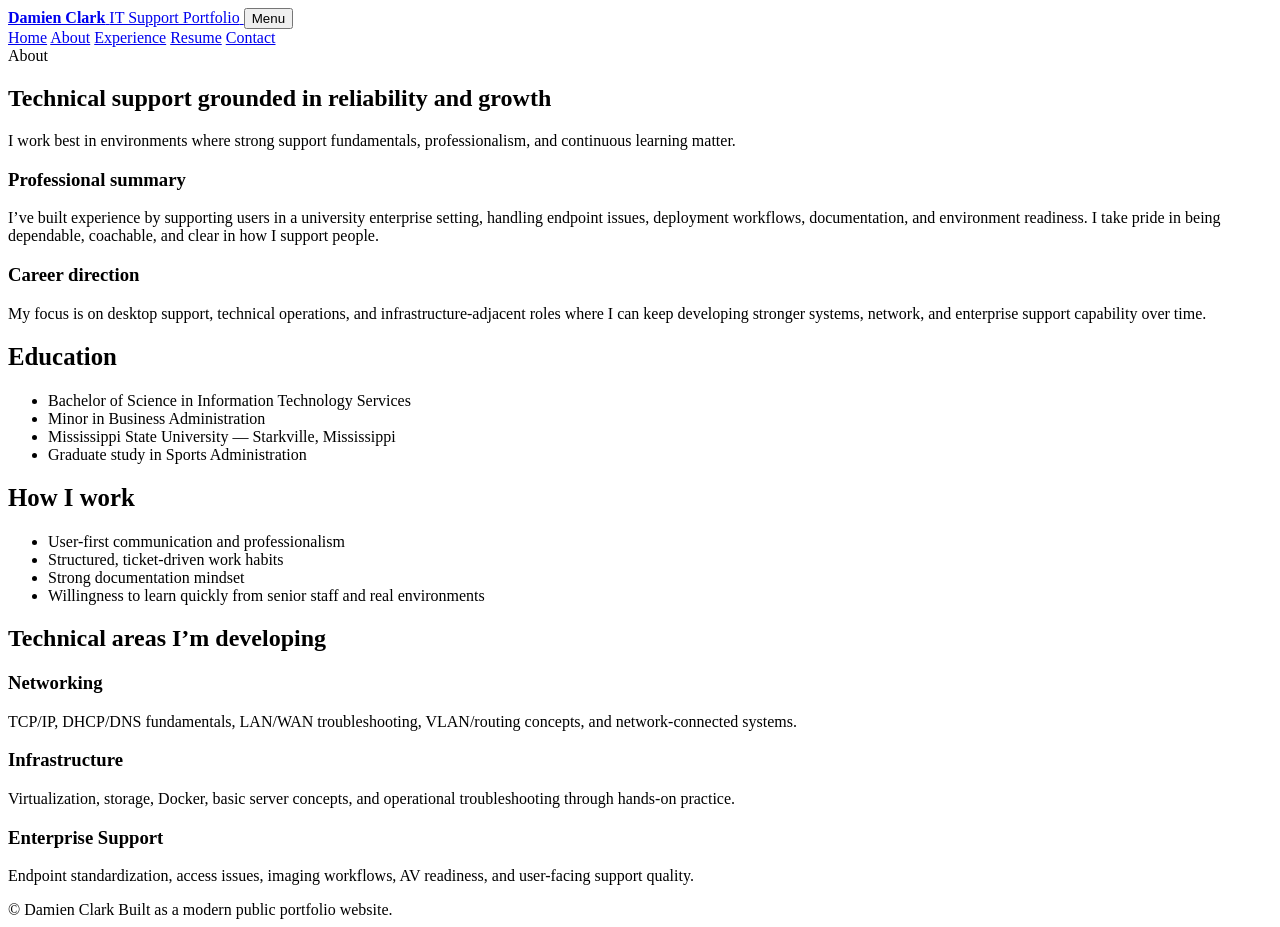
==== about.html @ 9a260115 "Add files via upload" ====
<!DOCTYPE html>
<html lang="en">
<head>
  <meta charset="UTF-8" />
  <meta name="viewport" content="width=device-width, initial-scale=1.0" />
  <meta name="description" content="Damien Clark portfolio website featuring IT support experience, technical strengths, and resume." />
  <title>About | Damien Clark</title>
  <link rel="stylesheet" href="assets/styles.css" />
</head>
<body>
<header class="site-header">
  <div class="container nav-wrap">
    <a class="brand" href="index.html">
      <strong>Damien Clark</strong>
      <span>IT Support Portfolio</span>
    </a>
    <button class="nav-toggle" type="button" aria-label="Open navigation">Menu</button>
    <nav class="nav-links">
      <a href="index.html" class="">Home</a>
      <a href="about.html" class="active">About</a>
      <a href="experience.html" class="">Experience</a>
      <a href="resume.html" class="">Resume</a>
      <a href="contact.html" class="">Contact</a>
    </nav>
  </div>
</header>

<main>
  <section class="page-hero">
    <div class="container">
      <span class="kicker">About</span>
      <h1>Technical support grounded in <span class="gradient">reliability and growth</span></h1>
      <p class="lead">I work best in environments where strong support fundamentals, professionalism, and continuous learning matter.</p>
    </div>
  </section>

  <section class="section-tight">
    <div class="container grid-2">
      <article class="card info-card">
        <h3>Professional summary</h3>
        <p class="muted">
          I’ve built experience by supporting users in a university enterprise setting, handling endpoint issues, deployment workflows, documentation, and environment readiness. I take pride in being dependable, coachable, and clear in how I support people.
        </p>
      </article>
      <article class="card info-card">
        <h3>Career direction</h3>
        <p class="muted">
          My focus is on desktop support, technical operations, and infrastructure-adjacent roles where I can keep developing stronger systems, network, and enterprise support capability over time.
        </p>
      </article>
    </div>
  </section>

  <section class="section">
    <div class="container grid-2">
      <article class="card">
        <div class="card-inner">
          <h2 class="section-title" style="font-size:1.55rem;">Education</h2>
          <ul class="list-clean">
            <li>Bachelor of Science in Information Technology Services</li>
            <li>Minor in Business Administration</li>
            <li>Mississippi State University — Starkville, Mississippi</li>
            <li>Graduate study in Sports Administration</li>
          </ul>
        </div>
      </article>
      <article class="card">
        <div class="card-inner">
          <h2 class="section-title" style="font-size:1.55rem;">How I work</h2>
          <ul class="list-clean">
            <li>User-first communication and professionalism</li>
            <li>Structured, ticket-driven work habits</li>
            <li>Strong documentation mindset</li>
            <li>Willingness to learn quickly from senior staff and real environments</li>
          </ul>
        </div>
      </article>
    </div>
  </section>

  <section class="section">
    <div class="container">
      <h2 class="section-title">Technical areas I’m developing</h2>
      <div class="grid-3">
        <article class="card info-card"><h3>Networking</h3><p class="muted">TCP/IP, DHCP/DNS fundamentals, LAN/WAN troubleshooting, VLAN/routing concepts, and network-connected systems.</p></article>
        <article class="card info-card"><h3>Infrastructure</h3><p class="muted">Virtualization, storage, Docker, basic server concepts, and operational troubleshooting through hands-on practice.</p></article>
        <article class="card info-card"><h3>Enterprise Support</h3><p class="muted">Endpoint standardization, access issues, imaging workflows, AV readiness, and user-facing support quality.</p></article>
      </div>
    </div>
  </section>
</main>
<footer class="site-footer">
  <div class="container footer-row">
    <span>© <span data-year></span> Damien Clark</span>
    <span>Built as a modern public portfolio website.</span>
  </div>
</footer>
<script src="assets/script.js"></script></body></html>
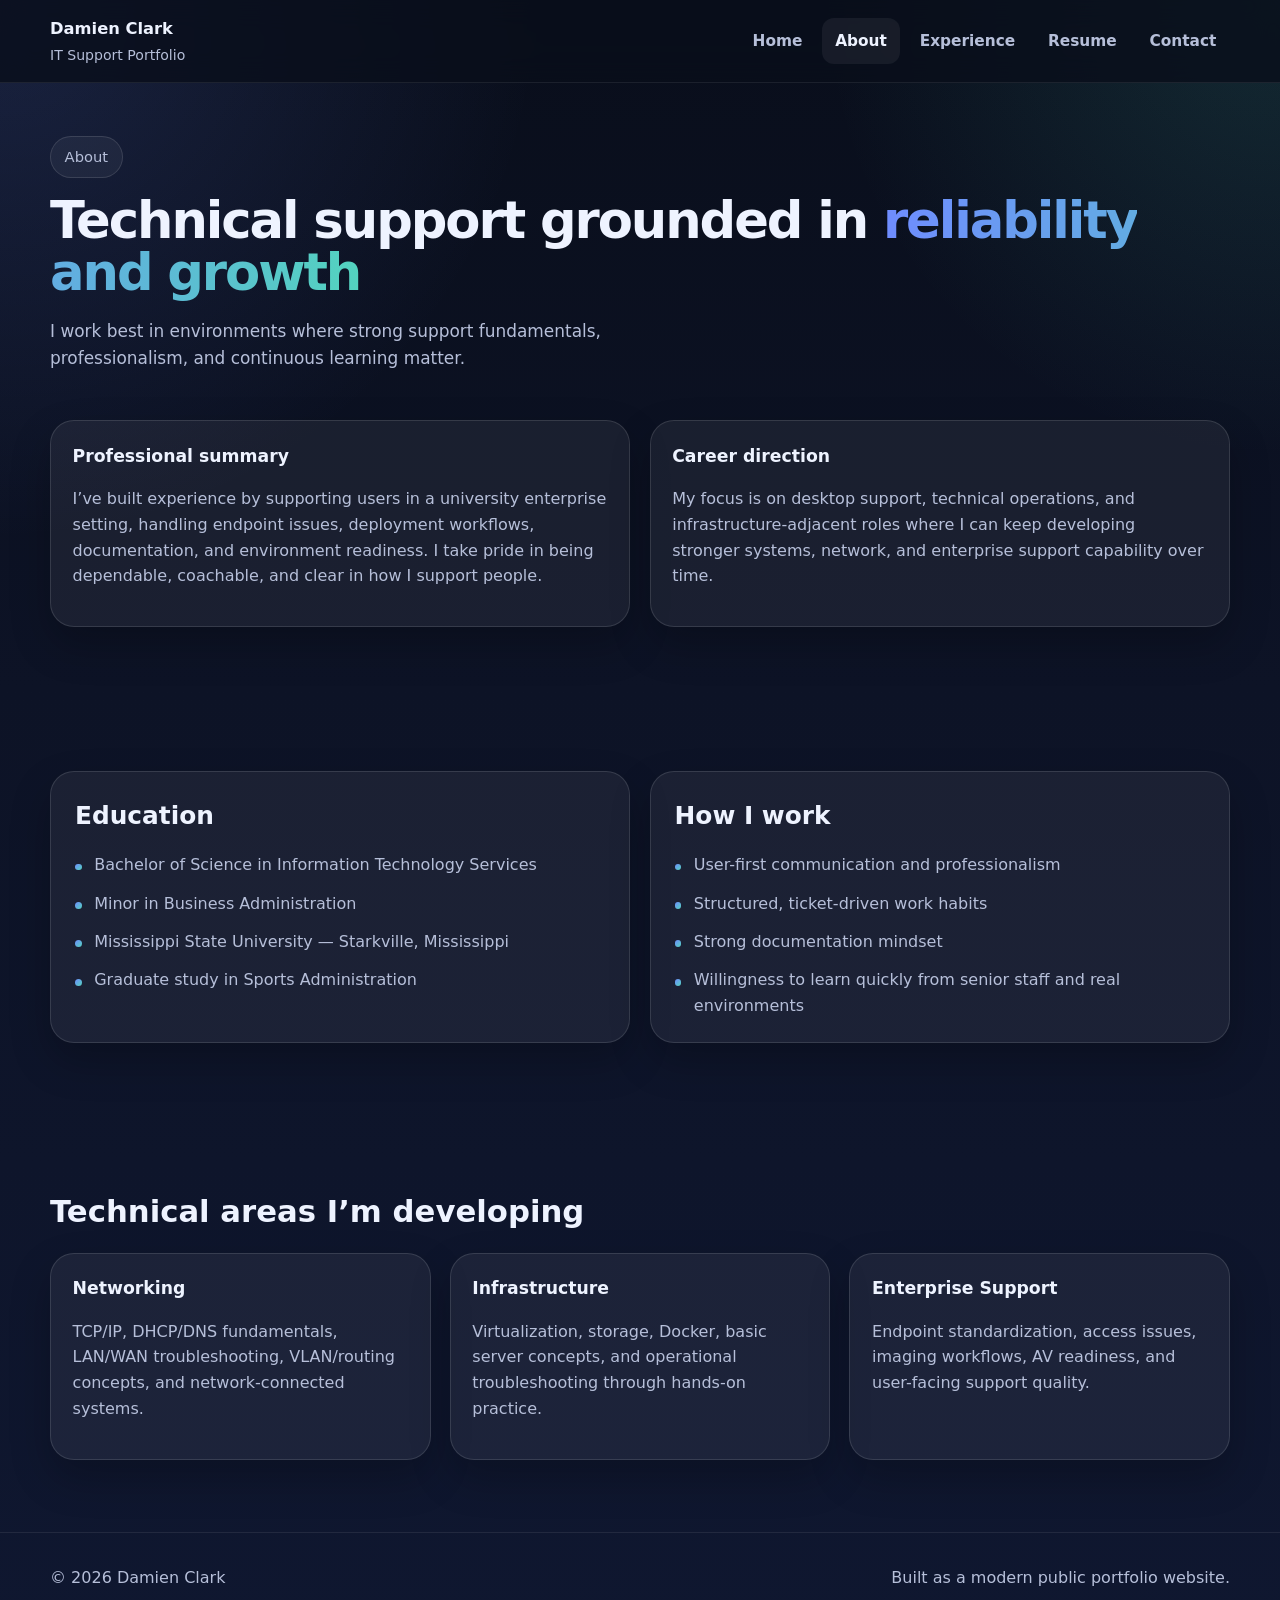
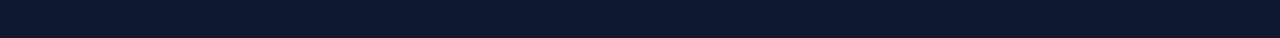
==== commit 69f82ad1: "New Files" ====
--- a/about.html
+++ b/about.html
@@ -5,7 +5,7 @@
   <meta name="viewport" content="width=device-width, initial-scale=1.0" />
   <meta name="description" content="Damien Clark portfolio website featuring IT support experience, technical strengths, and resume." />
   <title>About | Damien Clark</title>
-  <link rel="stylesheet" href="assets/styles.css" />
+  <link rel="stylesheet" href="styles.css" />
 </head>
 <body>
 <header class="site-header">
@@ -95,4 +95,4 @@
     <span>Built as a modern public portfolio website.</span>
   </div>
 </footer>
-<script src="assets/script.js"></script></body></html>+<script src="script.js"></script></body></html>
--- a/styles.css
+++ b/styles.css
@@ -0,0 +1,349 @@
+:root {
+  --bg: #0b1020;
+  --bg-soft: #11182d;
+  --card: rgba(255, 255, 255, 0.06);
+  --card-border: rgba(255, 255, 255, 0.12);
+  --text: #eef3ff;
+  --muted: #b6bfd9;
+  --line: rgba(255, 255, 255, 0.08);
+  --accent: #6f8cff;
+  --accent-2: #53d3bf;
+  --radius: 24px;
+  --radius-sm: 18px;
+  --shadow: 0 18px 40px rgba(0, 0, 0, 0.22);
+  --max: 1180px;
+}
+
+* { box-sizing: border-box; }
+html { scroll-behavior: smooth; }
+body {
+  margin: 0;
+  font-family: Inter, system-ui, -apple-system, BlinkMacSystemFont, "Segoe UI", sans-serif;
+  color: var(--text);
+  line-height: 1.6;
+  background:
+    radial-gradient(circle at top left, rgba(111, 140, 255, 0.16), transparent 26%),
+    radial-gradient(circle at top right, rgba(83, 211, 191, 0.14), transparent 22%),
+    linear-gradient(180deg, #090e1b 0%, #0d1326 42%, #0f1730 100%);
+}
+
+a { color: inherit; text-decoration: none; }
+img { max-width: 100%; display: block; }
+.container { width: min(calc(100% - 2rem), var(--max)); margin: 0 auto; }
+.muted { color: var(--muted); }
+.section { padding: 4.5rem 0; }
+.section-tight { padding: 2rem 0 4.5rem; }
+.kicker {
+  display: inline-flex;
+  gap: 0.5rem;
+  align-items: center;
+  padding: 0.5rem 0.85rem;
+  border-radius: 999px;
+  border: 1px solid rgba(255,255,255,0.12);
+  background: rgba(255,255,255,0.05);
+  color: var(--muted);
+  font-size: 0.92rem;
+}
+.grid-2, .grid-3 { display: grid; gap: 1.2rem; }
+.grid-2 { grid-template-columns: repeat(2, minmax(0, 1fr)); }
+.grid-3 { grid-template-columns: repeat(3, minmax(0, 1fr)); }
+.card {
+  background: var(--card);
+  border: 1px solid var(--card-border);
+  border-radius: var(--radius);
+  box-shadow: var(--shadow);
+}
+.card-inner { padding: 1.5rem; }
+.badge-list, .tag-list {
+  display: flex;
+  flex-wrap: wrap;
+  gap: 0.65rem;
+}
+.badge, .tag {
+  padding: 0.45rem 0.78rem;
+  border-radius: 999px;
+  font-size: 0.92rem;
+}
+.badge {
+  color: #dfe6ff;
+  background: rgba(111, 140, 255, 0.12);
+  border: 1px solid rgba(111, 140, 255, 0.26);
+}
+.tag {
+  color: var(--muted);
+  background: rgba(255,255,255,0.05);
+  border: 1px solid rgba(255,255,255,0.1);
+}
+.btn-row { display: flex; flex-wrap: wrap; gap: 0.9rem; }
+.btn {
+  display: inline-flex;
+  align-items: center;
+  justify-content: center;
+  gap: 0.6rem;
+  padding: 0.95rem 1.2rem;
+  border-radius: 14px;
+  font-weight: 700;
+  border: 1px solid transparent;
+  transition: transform 0.18s ease, background 0.18s ease, border-color 0.18s ease;
+}
+.btn:hover { transform: translateY(-1px); }
+.btn-primary {
+  color: white;
+  background: linear-gradient(135deg, var(--accent), #6578ff);
+}
+.btn-secondary {
+  color: var(--text);
+  background: rgba(255,255,255,0.05);
+  border-color: rgba(255,255,255,0.12);
+}
+header.site-header {
+  position: sticky;
+  top: 0;
+  z-index: 40;
+  border-bottom: 1px solid var(--line);
+  background: rgba(9, 14, 27, 0.8);
+  backdrop-filter: blur(14px);
+}
+.nav-wrap {
+  display: flex;
+  align-items: center;
+  justify-content: space-between;
+  padding: 1rem 0;
+  gap: 1rem;
+}
+.brand {
+  display: flex;
+  flex-direction: column;
+  gap: 0.1rem;
+}
+.brand strong { font-size: 1.02rem; }
+.brand span { color: var(--muted); font-size: 0.88rem; }
+.nav-toggle {
+  display: none;
+  border: 1px solid rgba(255,255,255,0.12);
+  background: transparent;
+  color: var(--text);
+  border-radius: 12px;
+  padding: 0.55rem 0.7rem;
+}
+.nav-links {
+  display: flex;
+  align-items: center;
+  gap: 0.35rem;
+  flex-wrap: wrap;
+}
+.nav-links a {
+  padding: 0.65rem 0.85rem;
+  border-radius: 12px;
+  color: var(--muted);
+  font-weight: 600;
+  font-size: 0.96rem;
+}
+.nav-links a:hover,
+.nav-links a.active {
+  color: var(--text);
+  background: rgba(255,255,255,0.06);
+}
+.hero {
+  padding: 5rem 0 3rem;
+}
+.hero-grid {
+  display: grid;
+  grid-template-columns: 1.2fr 0.8fr;
+  gap: 1.5rem;
+  align-items: center;
+}
+.hero h1,
+.page-hero h1 {
+  margin: 1rem 0 0;
+  font-size: clamp(2.6rem, 4vw, 4.8rem);
+  line-height: 1.02;
+  letter-spacing: -0.04em;
+}
+.gradient {
+  color: transparent;
+  background: linear-gradient(90deg, var(--accent), var(--accent-2));
+  -webkit-background-clip: text;
+  background-clip: text;
+}
+.hero p.lead,
+.page-hero p.lead {
+  margin: 1.25rem 0 0;
+  font-size: 1.06rem;
+  color: var(--muted);
+  max-width: 60ch;
+}
+.profile-card {
+  overflow: hidden;
+}
+.profile-card img {
+  aspect-ratio: 4 / 5;
+  object-fit: cover;
+  width: 100%;
+}
+.profile-meta {
+  padding: 1.2rem 1.3rem 1.4rem;
+}
+.profile-meta h2,
+.profile-meta p { margin: 0; }
+.profile-meta p { color: var(--muted); margin-top: 0.4rem; }
+.stat-grid {
+  display: grid;
+  grid-template-columns: repeat(2, minmax(0, 1fr));
+  gap: 1rem;
+}
+.stat {
+  padding: 1.1rem;
+  border-radius: var(--radius-sm);
+  background: rgba(255,255,255,0.05);
+  border: 1px solid rgba(255,255,255,0.09);
+}
+.stat strong {
+  display: block;
+  font-size: 1.2rem;
+  margin-bottom: 0.18rem;
+}
+.section-title {
+  margin: 0 0 1rem;
+  font-size: clamp(1.7rem, 2.4vw, 2.3rem);
+}
+.section-copy {
+  margin: 0 0 1.4rem;
+  color: var(--muted);
+  max-width: 70ch;
+}
+.list-clean {
+  list-style: none;
+  margin: 0;
+  padding: 0;
+  display: grid;
+  gap: 0.8rem;
+}
+.list-clean li {
+  padding-left: 1.2rem;
+  position: relative;
+  color: var(--muted);
+}
+.list-clean li::before {
+  content: "";
+  position: absolute;
+  left: 0;
+  top: 0.72rem;
+  width: 0.42rem;
+  height: 0.42rem;
+  border-radius: 999px;
+  background: linear-gradient(135deg, var(--accent), var(--accent-2));
+}
+.timeline {
+  display: grid;
+  gap: 1rem;
+}
+.timeline-item {
+  padding: 1.3rem;
+  border-radius: 20px;
+  background: rgba(255,255,255,0.05);
+  border: 1px solid rgba(255,255,255,0.08);
+}
+.timeline-top {
+  display: flex;
+  justify-content: space-between;
+  gap: 1rem;
+  flex-wrap: wrap;
+  align-items: center;
+}
+.timeline-top h3 {
+  margin: 0;
+  font-size: 1.08rem;
+}
+.timeline-top .when {
+  color: var(--muted);
+  font-size: 0.95rem;
+}
+.timeline-item p { color: var(--muted); }
+.skill-group {
+  display: grid;
+  gap: 0.8rem;
+}
+.skill-group h3, .info-card h3, .contact-card h3, .project-card h3 {
+  margin: 0 0 0.4rem;
+  font-size: 1.08rem;
+}
+.info-card,
+.contact-card,
+.project-card {
+  padding: 1.35rem;
+}
+.resume-frame {
+  width: 100%;
+  min-height: 78vh;
+  border: 1px solid rgba(255,255,255,0.08);
+  border-radius: 18px;
+  background: white;
+}
+.page-hero {
+  padding: 3.3rem 0 1rem;
+}
+footer.site-footer {
+  padding: 2rem 0 3rem;
+  border-top: 1px solid var(--line);
+  color: var(--muted);
+}
+.footer-row {
+  display: flex;
+  justify-content: space-between;
+  gap: 1rem;
+  flex-wrap: wrap;
+}
+.callout {
+  padding: 1.15rem 1.2rem;
+  border-radius: 18px;
+  background: rgba(83, 211, 191, 0.08);
+  border: 1px solid rgba(83, 211, 191, 0.16);
+}
+.contact-links {
+  display: grid;
+  gap: 0.9rem;
+}
+.contact-line {
+  display: flex;
+  flex-wrap: wrap;
+  gap: 0.5rem;
+  align-items: center;
+  color: var(--muted);
+}
+.contact-line strong { color: var(--text); }
+.hero-note {
+  margin-top: 1rem;
+  padding: 1rem 1.1rem;
+  border-radius: 18px;
+  background: rgba(255,255,255,0.05);
+  border: 1px solid rgba(255,255,255,0.08);
+}
+.hero-note p { margin: 0; color: var(--muted); }
+@media (max-width: 980px) {
+  .hero-grid,
+  .grid-2,
+  .grid-3 {
+    grid-template-columns: 1fr;
+  }
+}
+@media (max-width: 760px) {
+  .nav-toggle { display: inline-flex; }
+  .nav-links {
+    display: none;
+    position: absolute;
+    top: calc(100% + 0.5rem);
+    right: 1rem;
+    flex-direction: column;
+    align-items: stretch;
+    min-width: 240px;
+    padding: 0.8rem;
+    background: rgba(9, 14, 27, 0.96);
+    border: 1px solid rgba(255,255,255,0.1);
+    border-radius: 16px;
+    box-shadow: var(--shadow);
+  }
+  .nav-links.open { display: flex; }
+  .hero { padding-top: 3.5rem; }
+  .hero h1, .page-hero h1 { font-size: clamp(2.2rem, 11vw, 3.2rem); }
+}
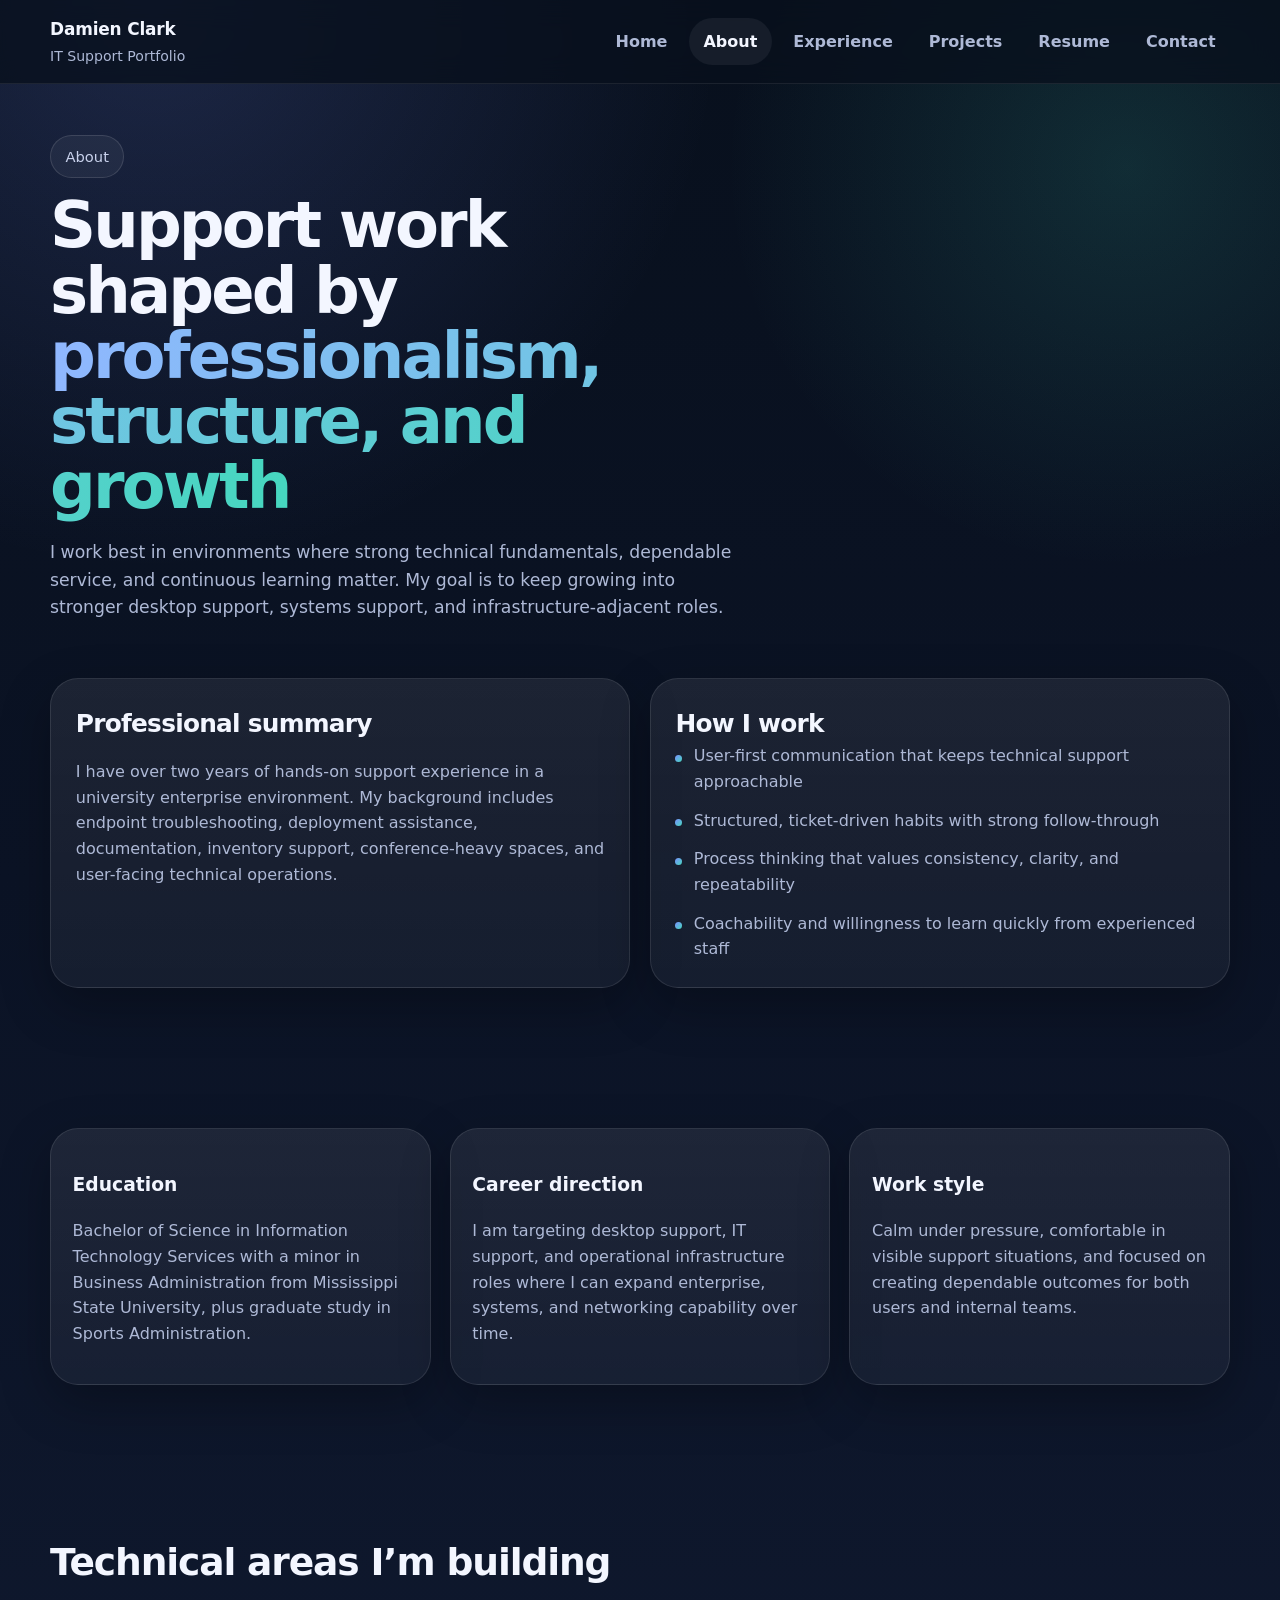
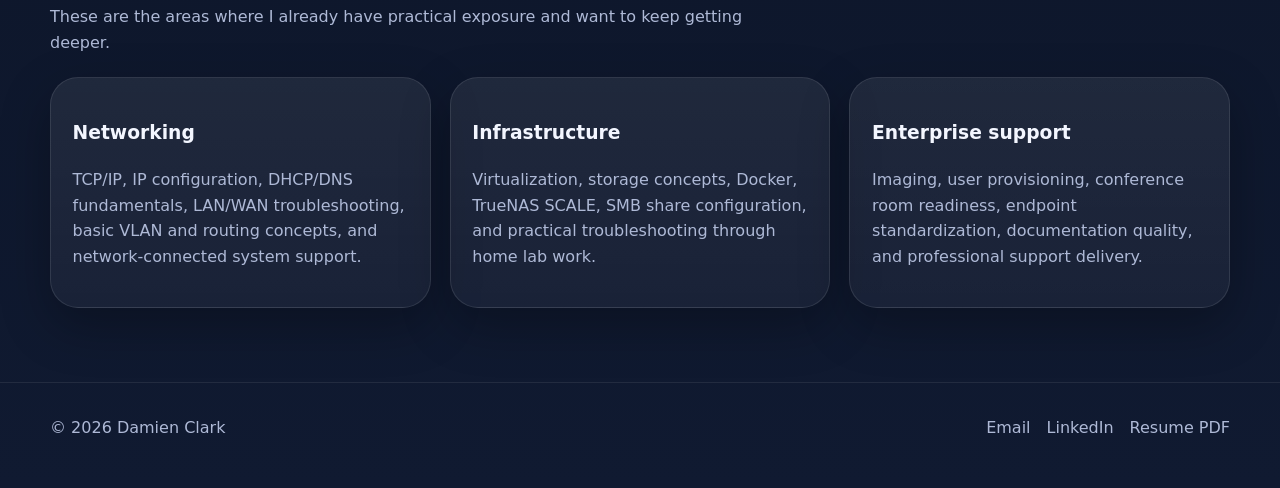
==== commit 86bac3f4: "Add files via upload" ====
--- a/about.html
+++ b/about.html
@@ -3,7 +3,7 @@
 <head>
   <meta charset="UTF-8" />
   <meta name="viewport" content="width=device-width, initial-scale=1.0" />
-  <meta name="description" content="Damien Clark portfolio website featuring IT support experience, technical strengths, and resume." />
+  <meta name="description" content="About Damien Clark and his professional direction in IT support and operations." />
   <title>About | Damien Clark</title>
   <link rel="stylesheet" href="styles.css" />
 </head>
@@ -17,82 +17,105 @@
     <button class="nav-toggle" type="button" aria-label="Open navigation">Menu</button>
     <nav class="nav-links">
       <a href="index.html" class="">Home</a>
-      <a href="about.html" class="active">About</a>
-      <a href="experience.html" class="">Experience</a>
-      <a href="resume.html" class="">Resume</a>
-      <a href="contact.html" class="">Contact</a>
+<a href="about.html" class="active">About</a>
+<a href="experience.html" class="">Experience</a>
+<a href="projects.html" class="">Projects</a>
+<a href="resume.html" class="">Resume</a>
+<a href="contact.html" class="">Contact</a>
     </nav>
   </div>
 </header>
+<main>
 
-<main>
-  <section class="page-hero">
-    <div class="container">
-      <span class="kicker">About</span>
-      <h1>Technical support grounded in <span class="gradient">reliability and growth</span></h1>
-      <p class="lead">I work best in environments where strong support fundamentals, professionalism, and continuous learning matter.</p>
+<section class="page-hero">
+  <div class="container">
+    <span class="kicker">About</span>
+    <h1>Support work shaped by <span class="gradient">professionalism, structure, and growth</span></h1>
+    <p class="lead">
+      I work best in environments where strong technical fundamentals, dependable service, and continuous learning matter. My goal is to keep growing into stronger desktop support, systems support, and infrastructure-adjacent roles.
+    </p>
+  </div>
+</section>
+
+<section class="section-tight">
+  <div class="container grid-2">
+    <article class="card">
+      <div class="card-inner">
+        <h2 class="section-title" style="font-size:1.55rem;">Professional summary</h2>
+        <p class="muted">
+          I have over two years of hands-on support experience in a university enterprise environment. My background includes endpoint troubleshooting, deployment assistance, documentation, inventory support, conference-heavy spaces, and user-facing technical operations.
+        </p>
+      </div>
+    </article>
+    <article class="card">
+      <div class="card-inner">
+        <h2 class="section-title" style="font-size:1.55rem;">How I work</h2>
+        <ul class="list-clean">
+          <li>User-first communication that keeps technical support approachable</li>
+          <li>Structured, ticket-driven habits with strong follow-through</li>
+          <li>Process thinking that values consistency, clarity, and repeatability</li>
+          <li>Coachability and willingness to learn quickly from experienced staff</li>
+        </ul>
+      </div>
+    </article>
+  </div>
+</section>
+
+<section class="section">
+  <div class="container grid-3">
+    <article class="card info-card">
+      <h3>Education</h3>
+      <p class="muted">Bachelor of Science in Information Technology Services with a minor in Business Administration from Mississippi State University, plus graduate study in Sports Administration.</p>
+    </article>
+    <article class="card info-card">
+      <h3>Career direction</h3>
+      <p class="muted">I am targeting desktop support, IT support, and operational infrastructure roles where I can expand enterprise, systems, and networking capability over time.</p>
+    </article>
+    <article class="card info-card">
+      <h3>Work style</h3>
+      <p class="muted">Calm under pressure, comfortable in visible support situations, and focused on creating dependable outcomes for both users and internal teams.</p>
+    </article>
+  </div>
+</section>
+
+<section class="section">
+  <div class="container">
+    <div class="section-head">
+      <div>
+        <h2 class="section-title">Technical areas I’m building</h2>
+        <p class="section-copy">These are the areas where I already have practical exposure and want to keep getting deeper.</p>
+      </div>
     </div>
-  </section>
-
-  <section class="section-tight">
-    <div class="container grid-2">
-      <article class="card info-card">
-        <h3>Professional summary</h3>
-        <p class="muted">
-          I’ve built experience by supporting users in a university enterprise setting, handling endpoint issues, deployment workflows, documentation, and environment readiness. I take pride in being dependable, coachable, and clear in how I support people.
-        </p>
+    <div class="grid-3">
+      <article class="card skill-card">
+        <h3>Networking</h3>
+        <p class="muted">TCP/IP, IP configuration, DHCP/DNS fundamentals, LAN/WAN troubleshooting, basic VLAN and routing concepts, and network-connected system support.</p>
       </article>
-      <article class="card info-card">
-        <h3>Career direction</h3>
-        <p class="muted">
-          My focus is on desktop support, technical operations, and infrastructure-adjacent roles where I can keep developing stronger systems, network, and enterprise support capability over time.
-        </p>
+      <article class="card skill-card">
+        <h3>Infrastructure</h3>
+        <p class="muted">Virtualization, storage concepts, Docker, TrueNAS SCALE, SMB share configuration, and practical troubleshooting through home lab work.</p>
+      </article>
+      <article class="card skill-card">
+        <h3>Enterprise support</h3>
+        <p class="muted">Imaging, user provisioning, conference room readiness, endpoint standardization, documentation quality, and professional support delivery.</p>
       </article>
     </div>
-  </section>
+  </div>
+</section>
 
-  <section class="section">
-    <div class="container grid-2">
-      <article class="card">
-        <div class="card-inner">
-          <h2 class="section-title" style="font-size:1.55rem;">Education</h2>
-          <ul class="list-clean">
-            <li>Bachelor of Science in Information Technology Services</li>
-            <li>Minor in Business Administration</li>
-            <li>Mississippi State University — Starkville, Mississippi</li>
-            <li>Graduate study in Sports Administration</li>
-          </ul>
-        </div>
-      </article>
-      <article class="card">
-        <div class="card-inner">
-          <h2 class="section-title" style="font-size:1.55rem;">How I work</h2>
-          <ul class="list-clean">
-            <li>User-first communication and professionalism</li>
-            <li>Structured, ticket-driven work habits</li>
-            <li>Strong documentation mindset</li>
-            <li>Willingness to learn quickly from senior staff and real environments</li>
-          </ul>
-        </div>
-      </article>
-    </div>
-  </section>
+</main>
 
-  <section class="section">
-    <div class="container">
-      <h2 class="section-title">Technical areas I’m developing</h2>
-      <div class="grid-3">
-        <article class="card info-card"><h3>Networking</h3><p class="muted">TCP/IP, DHCP/DNS fundamentals, LAN/WAN troubleshooting, VLAN/routing concepts, and network-connected systems.</p></article>
-        <article class="card info-card"><h3>Infrastructure</h3><p class="muted">Virtualization, storage, Docker, basic server concepts, and operational troubleshooting through hands-on practice.</p></article>
-        <article class="card info-card"><h3>Enterprise Support</h3><p class="muted">Endpoint standardization, access issues, imaging workflows, AV readiness, and user-facing support quality.</p></article>
-      </div>
-    </div>
-  </section>
-</main>
 <footer class="site-footer">
   <div class="container footer-row">
-    <span>© <span data-year></span> Damien Clark</span>
-    <span>Built as a modern public portfolio website.</span>
+    <div>© <span data-year></span> Damien Clark</div>
+    <div class="footer-links">
+      <a href="mailto:damienclark22@yahoo.com">Email</a>
+      <a href="https://www.linkedin.com/in/damien-clark-613438275/" target="_blank" rel="noreferrer">LinkedIn</a>
+      <a href="Damien-Clark-Resume.pdf" download>Resume PDF</a>
+    </div>
   </div>
 </footer>
-<script src="script.js"></script></body></html>+<script src="script.js"></script>
+
+</body>
+</html>
--- a/styles.css
+++ b/styles.css
@@ -1,16 +1,22 @@
+
 :root {
-  --bg: #0b1020;
-  --bg-soft: #11182d;
-  --card: rgba(255, 255, 255, 0.06);
-  --card-border: rgba(255, 255, 255, 0.12);
-  --text: #eef3ff;
-  --muted: #b6bfd9;
-  --line: rgba(255, 255, 255, 0.08);
-  --accent: #6f8cff;
-  --accent-2: #53d3bf;
-  --radius: 24px;
-  --radius-sm: 18px;
-  --shadow: 0 18px 40px rgba(0, 0, 0, 0.22);
+  --bg: #09101f;
+  --bg-soft: #101a32;
+  --bg-soft-2: #0d1529;
+  --surface: rgba(255,255,255,0.06);
+  --surface-2: rgba(255,255,255,0.08);
+  --border: rgba(255,255,255,0.10);
+  --text: #f3f6ff;
+  --muted: #aeb9d6;
+  --muted-2: #c9d2ec;
+  --accent: #7b8fff;
+  --accent-2: #46d7bf;
+  --accent-3: #90b7ff;
+  --shadow: 0 18px 50px rgba(0,0,0,.28);
+  --radius-xl: 28px;
+  --radius-lg: 22px;
+  --radius-md: 16px;
+  --radius-sm: 12px;
   --max: 1180px;
 }
 
@@ -20,217 +26,284 @@
   margin: 0;
   font-family: Inter, system-ui, -apple-system, BlinkMacSystemFont, "Segoe UI", sans-serif;
   color: var(--text);
+  background:
+    radial-gradient(circle at 12% 0%, rgba(123,143,255,.18), transparent 24%),
+    radial-gradient(circle at 88% 8%, rgba(70,215,191,.14), transparent 18%),
+    linear-gradient(180deg, #08101d 0%, #0b1325 42%, #101a31 100%);
   line-height: 1.6;
-  background:
-    radial-gradient(circle at top left, rgba(111, 140, 255, 0.16), transparent 26%),
-    radial-gradient(circle at top right, rgba(83, 211, 191, 0.14), transparent 22%),
-    linear-gradient(180deg, #090e1b 0%, #0d1326 42%, #0f1730 100%);
-}
-
+}
 a { color: inherit; text-decoration: none; }
 img { max-width: 100%; display: block; }
 .container { width: min(calc(100% - 2rem), var(--max)); margin: 0 auto; }
-.muted { color: var(--muted); }
-.section { padding: 4.5rem 0; }
-.section-tight { padding: 2rem 0 4.5rem; }
-.kicker {
-  display: inline-flex;
-  gap: 0.5rem;
-  align-items: center;
-  padding: 0.5rem 0.85rem;
-  border-radius: 999px;
-  border: 1px solid rgba(255,255,255,0.12);
-  background: rgba(255,255,255,0.05);
-  color: var(--muted);
-  font-size: 0.92rem;
-}
-.grid-2, .grid-3 { display: grid; gap: 1.2rem; }
-.grid-2 { grid-template-columns: repeat(2, minmax(0, 1fr)); }
-.grid-3 { grid-template-columns: repeat(3, minmax(0, 1fr)); }
-.card {
-  background: var(--card);
-  border: 1px solid var(--card-border);
-  border-radius: var(--radius);
-  box-shadow: var(--shadow);
-}
-.card-inner { padding: 1.5rem; }
-.badge-list, .tag-list {
-  display: flex;
-  flex-wrap: wrap;
-  gap: 0.65rem;
-}
-.badge, .tag {
-  padding: 0.45rem 0.78rem;
-  border-radius: 999px;
-  font-size: 0.92rem;
-}
-.badge {
-  color: #dfe6ff;
-  background: rgba(111, 140, 255, 0.12);
-  border: 1px solid rgba(111, 140, 255, 0.26);
-}
-.tag {
-  color: var(--muted);
-  background: rgba(255,255,255,0.05);
-  border: 1px solid rgba(255,255,255,0.1);
-}
-.btn-row { display: flex; flex-wrap: wrap; gap: 0.9rem; }
-.btn {
-  display: inline-flex;
-  align-items: center;
-  justify-content: center;
-  gap: 0.6rem;
-  padding: 0.95rem 1.2rem;
-  border-radius: 14px;
-  font-weight: 700;
-  border: 1px solid transparent;
-  transition: transform 0.18s ease, background 0.18s ease, border-color 0.18s ease;
-}
-.btn:hover { transform: translateY(-1px); }
-.btn-primary {
-  color: white;
-  background: linear-gradient(135deg, var(--accent), #6578ff);
-}
-.btn-secondary {
-  color: var(--text);
-  background: rgba(255,255,255,0.05);
-  border-color: rgba(255,255,255,0.12);
-}
-header.site-header {
+main { overflow: hidden; }
+
+.site-header {
   position: sticky;
   top: 0;
-  z-index: 40;
-  border-bottom: 1px solid var(--line);
-  background: rgba(9, 14, 27, 0.8);
+  z-index: 100;
+  background: rgba(8,16,29,.78);
   backdrop-filter: blur(14px);
+  border-bottom: 1px solid rgba(255,255,255,.08);
 }
 .nav-wrap {
   display: flex;
   align-items: center;
   justify-content: space-between;
+  gap: 1rem;
   padding: 1rem 0;
-  gap: 1rem;
 }
 .brand {
   display: flex;
   flex-direction: column;
-  gap: 0.1rem;
-}
-.brand strong { font-size: 1.02rem; }
-.brand span { color: var(--muted); font-size: 0.88rem; }
+  gap: .1rem;
+  min-width: 0;
+}
+.brand strong {
+  font-size: 1.06rem;
+  letter-spacing: -.01em;
+}
+.brand span {
+  color: var(--muted);
+  font-size: .88rem;
+}
 .nav-toggle {
   display: none;
-  border: 1px solid rgba(255,255,255,0.12);
-  background: transparent;
+  border: 1px solid var(--border);
+  background: rgba(255,255,255,.04);
   color: var(--text);
-  border-radius: 12px;
-  padding: 0.55rem 0.7rem;
+  border-radius: 14px;
+  padding: .6rem .8rem;
+  font: inherit;
 }
 .nav-links {
   display: flex;
   align-items: center;
-  gap: 0.35rem;
+  gap: .45rem;
   flex-wrap: wrap;
 }
 .nav-links a {
-  padding: 0.65rem 0.85rem;
-  border-radius: 12px;
   color: var(--muted);
   font-weight: 600;
-  font-size: 0.96rem;
+  padding: .68rem .9rem;
+  border-radius: 999px;
+  transition: .18s ease;
 }
 .nav-links a:hover,
 .nav-links a.active {
   color: var(--text);
-  background: rgba(255,255,255,0.06);
-}
+  background: rgba(255,255,255,.06);
+}
+
 .hero {
-  padding: 5rem 0 3rem;
+  padding: 5.3rem 0 2.6rem;
 }
 .hero-grid {
   display: grid;
-  grid-template-columns: 1.2fr 0.8fr;
-  gap: 1.5rem;
-  align-items: center;
-}
-.hero h1,
-.page-hero h1 {
+  grid-template-columns: 1.18fr .82fr;
+  gap: 1.35rem;
+  align-items: center;
+}
+.eyebrow,
+.kicker {
+  display: inline-flex;
+  align-items: center;
+  gap: .55rem;
+  padding: .54rem .9rem;
+  border: 1px solid rgba(255,255,255,.12);
+  border-radius: 999px;
+  background: rgba(255,255,255,.05);
+  color: var(--muted-2);
+  font-size: .92rem;
+}
+h1 {
   margin: 1rem 0 0;
-  font-size: clamp(2.6rem, 4vw, 4.8rem);
+  font-size: clamp(2.7rem, 5vw, 5rem);
   line-height: 1.02;
-  letter-spacing: -0.04em;
+  letter-spacing: -.045em;
+  max-width: 11ch;
 }
 .gradient {
   color: transparent;
-  background: linear-gradient(90deg, var(--accent), var(--accent-2));
+  background: linear-gradient(90deg, var(--accent-3), var(--accent-2));
   -webkit-background-clip: text;
   background-clip: text;
 }
-.hero p.lead,
-.page-hero p.lead {
-  margin: 1.25rem 0 0;
-  font-size: 1.06rem;
-  color: var(--muted);
-  max-width: 60ch;
-}
-.profile-card {
+.lead {
+  max-width: 64ch;
+  font-size: 1.08rem;
+  color: var(--muted);
+  margin: 1.2rem 0 0;
+}
+.btn-row {
+  display: flex;
+  flex-wrap: wrap;
+  gap: .9rem;
+  margin-top: 1.55rem;
+}
+.btn {
+  display: inline-flex;
+  align-items: center;
+  justify-content: center;
+  gap: .55rem;
+  border-radius: 16px;
+  padding: .95rem 1.2rem;
+  font-weight: 700;
+  border: 1px solid transparent;
+  transition: transform .18s ease, background .18s ease, border-color .18s ease;
+}
+.btn:hover { transform: translateY(-1px); }
+.btn-primary {
+  background: linear-gradient(135deg, var(--accent), #6576ff);
+  color: white;
+  box-shadow: var(--shadow);
+}
+.btn-secondary {
+  background: rgba(255,255,255,.05);
+  color: var(--text);
+  border-color: rgba(255,255,255,.12);
+}
+.inline-links {
+  display: flex;
+  flex-wrap: wrap;
+  gap: .95rem 1.2rem;
+  margin-top: 1rem;
+  color: var(--muted);
+  font-weight: 500;
+}
+.inline-links a:hover { color: var(--text); }
+
+.card {
+  background: linear-gradient(180deg, rgba(255,255,255,.075), rgba(255,255,255,.045));
+  border: 1px solid var(--border);
+  border-radius: var(--radius-xl);
+  box-shadow: var(--shadow);
+}
+.card-inner { padding: 1.55rem; }
+
+.hero-panel {
   overflow: hidden;
 }
-.profile-card img {
+.hero-panel img {
   aspect-ratio: 4 / 5;
+  width: 100%;
   object-fit: cover;
-  width: 100%;
-}
-.profile-meta {
-  padding: 1.2rem 1.3rem 1.4rem;
-}
-.profile-meta h2,
-.profile-meta p { margin: 0; }
-.profile-meta p { color: var(--muted); margin-top: 0.4rem; }
-.stat-grid {
-  display: grid;
-  grid-template-columns: repeat(2, minmax(0, 1fr));
-  gap: 1rem;
-}
-.stat {
-  padding: 1.1rem;
-  border-radius: var(--radius-sm);
-  background: rgba(255,255,255,0.05);
-  border: 1px solid rgba(255,255,255,0.09);
-}
-.stat strong {
+}
+.hero-panel .meta {
+  padding: 1.25rem 1.35rem 1.45rem;
+}
+.hero-panel .meta h2 {
+  margin: 0;
+  font-size: 1.5rem;
+}
+.hero-panel .meta p {
+  margin: .35rem 0 0;
+  color: var(--muted);
+}
+.quick-facts {
+  display: grid;
+  grid-template-columns: repeat(3, minmax(0, 1fr));
+  gap: 1rem;
+  margin-top: 1.2rem;
+}
+.fact {
+  padding: 1.05rem;
+  border-radius: 20px;
+  background: rgba(255,255,255,.04);
+  border: 1px solid rgba(255,255,255,.08);
+}
+.fact strong {
   display: block;
-  font-size: 1.2rem;
-  margin-bottom: 0.18rem;
+  font-size: 1.26rem;
+  margin-bottom: .18rem;
+}
+
+.section { padding: 4.6rem 0; }
+.section-tight { padding: 2.3rem 0 4.2rem; }
+.page-hero { padding: 3.2rem 0 1.2rem; }
+.page-hero h1 { max-width: 12ch; margin-top: .95rem; }
+.section-head {
+  display: flex;
+  justify-content: space-between;
+  gap: 1rem;
+  align-items: end;
+  margin-bottom: 1.35rem;
 }
 .section-title {
-  margin: 0 0 1rem;
-  font-size: clamp(1.7rem, 2.4vw, 2.3rem);
+  margin: 0;
+  font-size: clamp(1.75rem, 3vw, 2.35rem);
+  letter-spacing: -.03em;
 }
 .section-copy {
-  margin: 0 0 1.4rem;
-  color: var(--muted);
+  margin: .75rem 0 0;
   max-width: 70ch;
+  color: var(--muted);
+}
+.grid-2,
+.grid-3 {
+  display: grid;
+  gap: 1.2rem;
+}
+.grid-2 { grid-template-columns: repeat(2, minmax(0, 1fr)); }
+.grid-3 { grid-template-columns: repeat(3, minmax(0, 1fr)); }
+
+.stat-card,
+.info-card,
+.contact-card,
+.project-card,
+.skill-card {
+  padding: 1.35rem;
+}
+.stat-card strong {
+  display: block;
+  font-size: 1.55rem;
+  margin-bottom: .15rem;
+}
+.muted { color: var(--muted); }
+
+.badges,
+.tags,
+.contact-stack {
+  display: flex;
+  flex-wrap: wrap;
+  gap: .65rem;
+}
+.badge,
+.tag {
+  display: inline-flex;
+  align-items: center;
+  padding: .48rem .8rem;
+  border-radius: 999px;
+  font-size: .92rem;
+}
+.badge {
+  color: #dfe6ff;
+  background: rgba(123,143,255,.12);
+  border: 1px solid rgba(123,143,255,.24);
+}
+.tag {
+  color: var(--muted-2);
+  background: rgba(255,255,255,.045);
+  border: 1px solid rgba(255,255,255,.08);
 }
 .list-clean {
   list-style: none;
   margin: 0;
   padding: 0;
   display: grid;
-  gap: 0.8rem;
+  gap: .82rem;
 }
 .list-clean li {
-  padding-left: 1.2rem;
   position: relative;
+  padding-left: 1.15rem;
   color: var(--muted);
 }
 .list-clean li::before {
   content: "";
   position: absolute;
   left: 0;
-  top: 0.72rem;
-  width: 0.42rem;
-  height: 0.42rem;
+  top: .72rem;
+  width: .42rem;
+  height: .42rem;
   border-radius: 999px;
   background: linear-gradient(135deg, var(--accent), var(--accent-2));
 }
@@ -239,111 +312,139 @@
   gap: 1rem;
 }
 .timeline-item {
-  padding: 1.3rem;
+  padding: 1.35rem;
+  border-radius: 24px;
+  background: rgba(255,255,255,.045);
+  border: 1px solid rgba(255,255,255,.08);
+}
+.timeline-top {
+  display: flex;
+  justify-content: space-between;
+  gap: 1rem;
+  align-items: flex-start;
+  flex-wrap: wrap;
+}
+.timeline-top h3 {
+  margin: 0;
+  font-size: 1.12rem;
+}
+.timeline-top .when {
+  color: var(--muted);
+  font-size: .95rem;
+  white-space: nowrap;
+}
+.metric-strip {
+  display: grid;
+  grid-template-columns: repeat(3, minmax(0,1fr));
+  gap: 1rem;
+}
+.metric {
+  padding: 1.1rem;
   border-radius: 20px;
-  background: rgba(255,255,255,0.05);
-  border: 1px solid rgba(255,255,255,0.08);
-}
-.timeline-top {
-  display: flex;
-  justify-content: space-between;
-  gap: 1rem;
-  flex-wrap: wrap;
-  align-items: center;
-}
-.timeline-top h3 {
-  margin: 0;
-  font-size: 1.08rem;
-}
-.timeline-top .when {
-  color: var(--muted);
-  font-size: 0.95rem;
-}
-.timeline-item p { color: var(--muted); }
-.skill-group {
-  display: grid;
-  gap: 0.8rem;
-}
-.skill-group h3, .info-card h3, .contact-card h3, .project-card h3 {
-  margin: 0 0 0.4rem;
-  font-size: 1.08rem;
-}
-.info-card,
-.contact-card,
-.project-card {
-  padding: 1.35rem;
+  background: rgba(255,255,255,.04);
+  border: 1px solid rgba(255,255,255,.08);
+}
+.metric strong {
+  display: block;
+  font-size: 1.32rem;
+  margin-bottom: .12rem;
 }
 .resume-frame {
   width: 100%;
-  min-height: 78vh;
-  border: 1px solid rgba(255,255,255,0.08);
-  border-radius: 18px;
+  min-height: 80vh;
+  border: 1px solid rgba(255,255,255,.1);
+  border-radius: 20px;
   background: white;
 }
-.page-hero {
-  padding: 3.3rem 0 1rem;
-}
+.split-highlight {
+  display: grid;
+  grid-template-columns: 1.1fr .9fr;
+  gap: 1.2rem;
+}
+.callout {
+  padding: 1.2rem 1.3rem;
+  border-radius: 20px;
+  background: rgba(70,215,191,.08);
+  border: 1px solid rgba(70,215,191,.18);
+  color: var(--muted-2);
+}
+.contact-link {
+  display: flex;
+  align-items: center;
+  justify-content: space-between;
+  gap: .8rem;
+  padding: .95rem 1rem;
+  border-radius: 16px;
+  background: rgba(255,255,255,.04);
+  border: 1px solid rgba(255,255,255,.08);
+}
+.contact-link span:last-child {
+  color: var(--muted);
+  text-align: right;
+}
+.cta-banner {
+  padding: 1.5rem;
+  border-radius: 24px;
+  background:
+    radial-gradient(circle at left top, rgba(123,143,255,.18), transparent 28%),
+    linear-gradient(180deg, rgba(255,255,255,.07), rgba(255,255,255,.04));
+  border: 1px solid rgba(255,255,255,.1);
+}
+.cta-banner h2 { margin: 0 0 .5rem; font-size: 1.65rem; }
 footer.site-footer {
   padding: 2rem 0 3rem;
-  border-top: 1px solid var(--line);
+  border-top: 1px solid rgba(255,255,255,.08);
   color: var(--muted);
 }
 .footer-row {
   display: flex;
+  flex-wrap: wrap;
   justify-content: space-between;
   gap: 1rem;
-  flex-wrap: wrap;
-}
-.callout {
-  padding: 1.15rem 1.2rem;
-  border-radius: 18px;
-  background: rgba(83, 211, 191, 0.08);
-  border: 1px solid rgba(83, 211, 191, 0.16);
-}
-.contact-links {
-  display: grid;
-  gap: 0.9rem;
-}
-.contact-line {
-  display: flex;
-  flex-wrap: wrap;
-  gap: 0.5rem;
-  align-items: center;
-  color: var(--muted);
-}
-.contact-line strong { color: var(--text); }
-.hero-note {
-  margin-top: 1rem;
-  padding: 1rem 1.1rem;
-  border-radius: 18px;
-  background: rgba(255,255,255,0.05);
-  border: 1px solid rgba(255,255,255,0.08);
-}
-.hero-note p { margin: 0; color: var(--muted); }
+}
+.footer-links {
+  display: flex;
+  flex-wrap: wrap;
+  gap: 1rem;
+}
+.subtle {
+  color: var(--muted);
+  font-size: .95rem;
+}
+hr.sep {
+  border: 0;
+  border-top: 1px solid rgba(255,255,255,.08);
+  margin: 0;
+}
+
 @media (max-width: 980px) {
   .hero-grid,
   .grid-2,
-  .grid-3 {
-    grid-template-columns: 1fr;
-  }
+  .grid-3,
+  .split-highlight,
+  .metric-strip,
+  .quick-facts { grid-template-columns: 1fr; }
+  h1, .page-hero h1 { max-width: none; }
 }
 @media (max-width: 760px) {
   .nav-toggle { display: inline-flex; }
   .nav-links {
     display: none;
     position: absolute;
-    top: calc(100% + 0.5rem);
+    top: calc(100% + .5rem);
     right: 1rem;
+    width: min(260px, calc(100% - 2rem));
+    padding: .8rem;
     flex-direction: column;
     align-items: stretch;
-    min-width: 240px;
-    padding: 0.8rem;
-    background: rgba(9, 14, 27, 0.96);
-    border: 1px solid rgba(255,255,255,0.1);
-    border-radius: 16px;
+    border-radius: 18px;
+    background: rgba(8,16,29,.96);
+    border: 1px solid rgba(255,255,255,.1);
     box-shadow: var(--shadow);
   }
   .nav-links.open { display: flex; }
-  .hero { padding-top: 3.5rem; }
-  .hero h1, .page-hero h1 { font-size: clamp(2.2rem, 11vw, 3.2rem); }
-}
+  .hero { padding-top: 3.6rem; }
+  h1, .page-hero h1 { font-size: clamp(2.25rem, 11vw, 3.4rem); }
+  .contact-link { flex-direction: column; align-items: flex-start; }
+  .contact-link span:last-child { text-align: left; }
+}
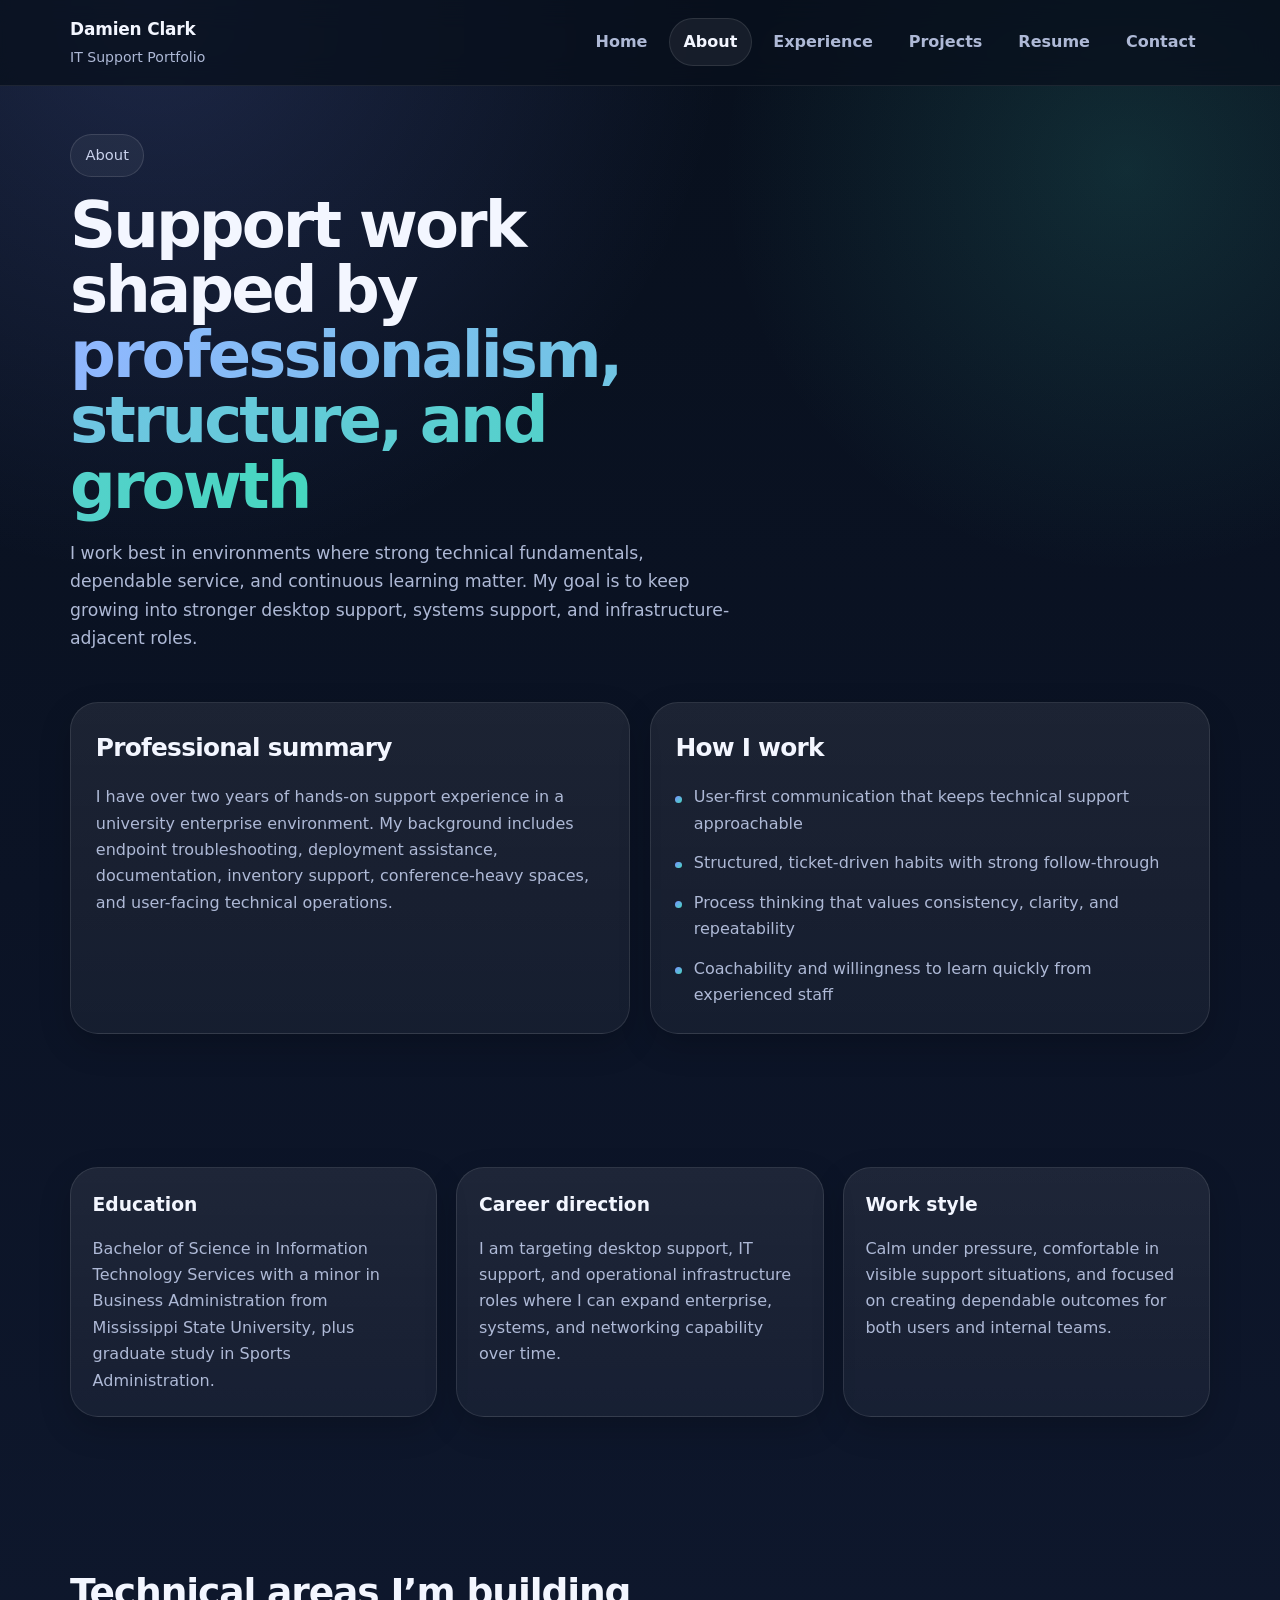
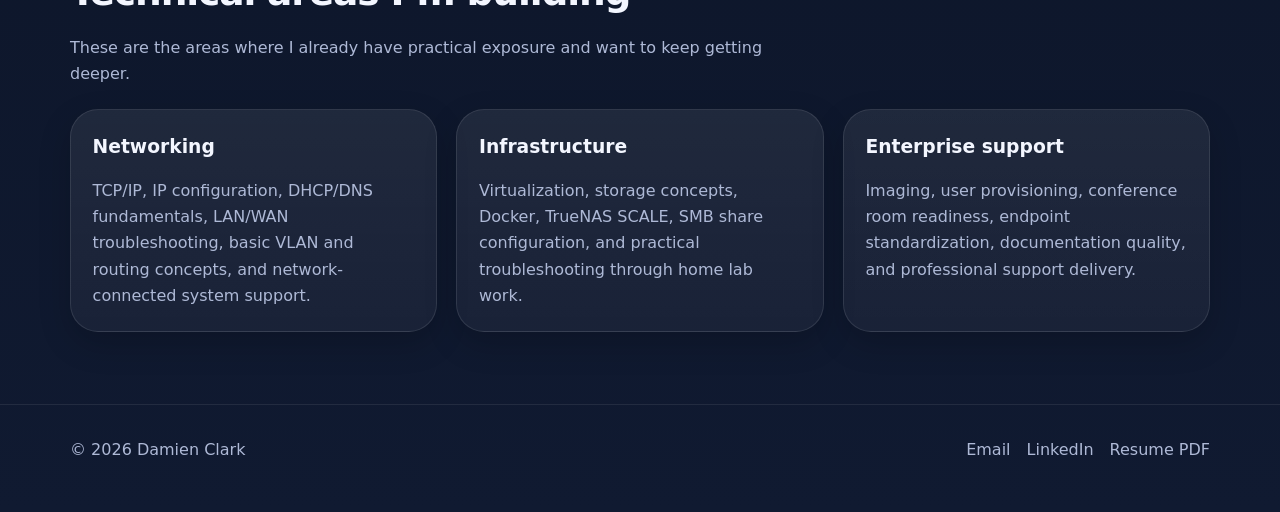
==== commit 8ad82551: "Add files via upload" ====
--- a/about.html
+++ b/about.html
@@ -10,112 +10,46 @@
 <body>
 <header class="site-header">
   <div class="container nav-wrap">
-    <a class="brand" href="index.html">
-      <strong>Damien Clark</strong>
-      <span>IT Support Portfolio</span>
-    </a>
+    <a class="brand" href="index.html"><strong>Damien Clark</strong><span>IT Support Portfolio</span></a>
     <button class="nav-toggle" type="button" aria-label="Open navigation">Menu</button>
     <nav class="nav-links">
-      <a href="index.html" class="">Home</a>
-<a href="about.html" class="active">About</a>
-<a href="experience.html" class="">Experience</a>
-<a href="projects.html" class="">Projects</a>
-<a href="resume.html" class="">Resume</a>
-<a href="contact.html" class="">Contact</a>
+      <a href="index.html">Home</a><a href="about.html" class="active">About</a><a href="experience.html">Experience</a><a href="projects.html">Projects</a><a href="resume.html">Resume</a><a href="contact.html">Contact</a>
     </nav>
   </div>
 </header>
 <main>
-
 <section class="page-hero">
   <div class="container">
     <span class="kicker">About</span>
     <h1>Support work shaped by <span class="gradient">professionalism, structure, and growth</span></h1>
-    <p class="lead">
-      I work best in environments where strong technical fundamentals, dependable service, and continuous learning matter. My goal is to keep growing into stronger desktop support, systems support, and infrastructure-adjacent roles.
-    </p>
+    <p class="lead">I work best in environments where strong technical fundamentals, dependable service, and continuous learning matter. My goal is to keep growing into stronger desktop support, systems support, and infrastructure-adjacent roles.</p>
   </div>
 </section>
-
 <section class="section-tight">
   <div class="container grid-2">
-    <article class="card">
-      <div class="card-inner">
-        <h2 class="section-title" style="font-size:1.55rem;">Professional summary</h2>
-        <p class="muted">
-          I have over two years of hands-on support experience in a university enterprise environment. My background includes endpoint troubleshooting, deployment assistance, documentation, inventory support, conference-heavy spaces, and user-facing technical operations.
-        </p>
-      </div>
-    </article>
-    <article class="card">
-      <div class="card-inner">
-        <h2 class="section-title" style="font-size:1.55rem;">How I work</h2>
-        <ul class="list-clean">
-          <li>User-first communication that keeps technical support approachable</li>
-          <li>Structured, ticket-driven habits with strong follow-through</li>
-          <li>Process thinking that values consistency, clarity, and repeatability</li>
-          <li>Coachability and willingness to learn quickly from experienced staff</li>
-        </ul>
-      </div>
-    </article>
+    <article class="card"><div class="card-inner"><h2 class="section-title" style="font-size:1.55rem;">Professional summary</h2><p class="muted">I have over two years of hands-on support experience in a university enterprise environment. My background includes endpoint troubleshooting, deployment assistance, documentation, inventory support, conference-heavy spaces, and user-facing technical operations.</p></div></article>
+    <article class="card"><div class="card-inner"><h2 class="section-title" style="font-size:1.55rem;">How I work</h2><ul class="list-clean"><li>User-first communication that keeps technical support approachable</li><li>Structured, ticket-driven habits with strong follow-through</li><li>Process thinking that values consistency, clarity, and repeatability</li><li>Coachability and willingness to learn quickly from experienced staff</li></ul></div></article>
   </div>
 </section>
-
 <section class="section">
   <div class="container grid-3">
-    <article class="card info-card">
-      <h3>Education</h3>
-      <p class="muted">Bachelor of Science in Information Technology Services with a minor in Business Administration from Mississippi State University, plus graduate study in Sports Administration.</p>
-    </article>
-    <article class="card info-card">
-      <h3>Career direction</h3>
-      <p class="muted">I am targeting desktop support, IT support, and operational infrastructure roles where I can expand enterprise, systems, and networking capability over time.</p>
-    </article>
-    <article class="card info-card">
-      <h3>Work style</h3>
-      <p class="muted">Calm under pressure, comfortable in visible support situations, and focused on creating dependable outcomes for both users and internal teams.</p>
-    </article>
+    <article class="card info-card"><h3>Education</h3><p class="muted">Bachelor of Science in Information Technology Services with a minor in Business Administration from Mississippi State University, plus graduate study in Sports Administration.</p></article>
+    <article class="card info-card"><h3>Career direction</h3><p class="muted">I am targeting desktop support, IT support, and operational infrastructure roles where I can expand enterprise, systems, and networking capability over time.</p></article>
+    <article class="card info-card"><h3>Work style</h3><p class="muted">Calm under pressure, comfortable in visible support situations, and focused on creating dependable outcomes for both users and internal teams.</p></article>
   </div>
 </section>
-
 <section class="section">
   <div class="container">
-    <div class="section-head">
-      <div>
-        <h2 class="section-title">Technical areas I’m building</h2>
-        <p class="section-copy">These are the areas where I already have practical exposure and want to keep getting deeper.</p>
-      </div>
-    </div>
+    <div class="section-head"><div><h2 class="section-title">Technical areas I’m building</h2><p class="section-copy">These are the areas where I already have practical exposure and want to keep getting deeper.</p></div></div>
     <div class="grid-3">
-      <article class="card skill-card">
-        <h3>Networking</h3>
-        <p class="muted">TCP/IP, IP configuration, DHCP/DNS fundamentals, LAN/WAN troubleshooting, basic VLAN and routing concepts, and network-connected system support.</p>
-      </article>
-      <article class="card skill-card">
-        <h3>Infrastructure</h3>
-        <p class="muted">Virtualization, storage concepts, Docker, TrueNAS SCALE, SMB share configuration, and practical troubleshooting through home lab work.</p>
-      </article>
-      <article class="card skill-card">
-        <h3>Enterprise support</h3>
-        <p class="muted">Imaging, user provisioning, conference room readiness, endpoint standardization, documentation quality, and professional support delivery.</p>
-      </article>
+      <article class="card skill-card"><h3>Networking</h3><p class="muted">TCP/IP, IP configuration, DHCP/DNS fundamentals, LAN/WAN troubleshooting, basic VLAN and routing concepts, and network-connected system support.</p></article>
+      <article class="card skill-card"><h3>Infrastructure</h3><p class="muted">Virtualization, storage concepts, Docker, TrueNAS SCALE, SMB share configuration, and practical troubleshooting through home lab work.</p></article>
+      <article class="card skill-card"><h3>Enterprise support</h3><p class="muted">Imaging, user provisioning, conference room readiness, endpoint standardization, documentation quality, and professional support delivery.</p></article>
     </div>
   </div>
 </section>
-
 </main>
-
-<footer class="site-footer">
-  <div class="container footer-row">
-    <div>© <span data-year></span> Damien Clark</div>
-    <div class="footer-links">
-      <a href="mailto:damienclark22@yahoo.com">Email</a>
-      <a href="https://www.linkedin.com/in/damien-clark-613438275/" target="_blank" rel="noreferrer">LinkedIn</a>
-      <a href="Damien-Clark-Resume.pdf" download>Resume PDF</a>
-    </div>
-  </div>
-</footer>
+<footer class="site-footer"><div class="container footer-row"><div>© <span data-year></span> Damien Clark</div><div class="footer-links"><a href="mailto:damienclark22@yahoo.com">Email</a><a href="https://www.linkedin.com/in/damien-clark-613438275/" target="_blank" rel="noreferrer">LinkedIn</a><a href="Damien-Clark-Resume.pdf" download>Resume PDF</a></div></div></footer>
 <script src="script.js"></script>
-
 </body>
 </html>
--- a/styles.css
+++ b/styles.css
@@ -13,11 +13,12 @@
   --accent-2: #46d7bf;
   --accent-3: #90b7ff;
   --shadow: 0 18px 50px rgba(0,0,0,.28);
+  --shadow-soft: 0 12px 32px rgba(0,0,0,.18);
   --radius-xl: 28px;
   --radius-lg: 22px;
   --radius-md: 16px;
   --radius-sm: 12px;
-  --max: 1180px;
+  --max: 1140px;
 }
 
 * { box-sizing: border-box; }
@@ -30,10 +31,14 @@
     radial-gradient(circle at 12% 0%, rgba(123,143,255,.18), transparent 24%),
     radial-gradient(circle at 88% 8%, rgba(70,215,191,.14), transparent 18%),
     linear-gradient(180deg, #08101d 0%, #0b1325 42%, #101a31 100%);
-  line-height: 1.6;
+  line-height: 1.65;
+  -webkit-font-smoothing: antialiased;
+  text-rendering: optimizeLegibility;
 }
 a { color: inherit; text-decoration: none; }
+a:hover { text-decoration: none; }
 img { max-width: 100%; display: block; }
+p { margin: 0; }
 .container { width: min(calc(100% - 2rem), var(--max)); margin: 0 auto; }
 main { overflow: hidden; }
 
@@ -93,14 +98,17 @@
   color: var(--text);
   background: rgba(255,255,255,.06);
 }
+.nav-links a.active {
+  box-shadow: inset 0 0 0 1px rgba(255,255,255,.10);
+}
 
 .hero {
-  padding: 5.3rem 0 2.6rem;
+  padding: 5rem 0 3rem;
 }
 .hero-grid {
   display: grid;
-  grid-template-columns: 1.18fr .82fr;
-  gap: 1.35rem;
+  grid-template-columns: 1.14fr .86fr;
+  gap: 1.5rem;
   align-items: center;
 }
 .eyebrow,
@@ -120,7 +128,7 @@
   font-size: clamp(2.7rem, 5vw, 5rem);
   line-height: 1.02;
   letter-spacing: -.045em;
-  max-width: 11ch;
+  max-width: 12ch;
 }
 .gradient {
   color: transparent;
@@ -132,7 +140,7 @@
   max-width: 64ch;
   font-size: 1.08rem;
   color: var(--muted);
-  margin: 1.2rem 0 0;
+  margin: 1.25rem 0 0;
 }
 .btn-row {
   display: flex;
@@ -176,6 +184,12 @@
   background: linear-gradient(180deg, rgba(255,255,255,.075), rgba(255,255,255,.045));
   border: 1px solid var(--border);
   border-radius: var(--radius-xl);
+  box-shadow: var(--shadow-soft);
+  transition: transform .18s ease, border-color .18s ease, background .18s ease, box-shadow .18s ease;
+}
+.card:hover {
+  transform: translateY(-2px);
+  border-color: rgba(255,255,255,.16);
   box-shadow: var(--shadow);
 }
 .card-inner { padding: 1.55rem; }
@@ -187,6 +201,7 @@
   aspect-ratio: 4 / 5;
   width: 100%;
   object-fit: cover;
+  object-position: center top;
 }
 .hero-panel .meta {
   padding: 1.25rem 1.35rem 1.45rem;
@@ -217,10 +232,11 @@
   margin-bottom: .18rem;
 }
 
-.section { padding: 4.6rem 0; }
-.section-tight { padding: 2.3rem 0 4.2rem; }
-.page-hero { padding: 3.2rem 0 1.2rem; }
-.page-hero h1 { max-width: 12ch; margin-top: .95rem; }
+.section { padding: 4.5rem 0; }
+.section-tight { padding: 2rem 0 3.8rem; }
+.page-hero { padding: 3rem 0 1.1rem; }
+.page-hero h1 { max-width: 13ch; margin-top: .95rem; }
+.page-hero .lead { max-width: 62ch; }
 .section-head {
   display: flex;
   justify-content: space-between;
@@ -242,6 +258,14 @@
 .grid-3 {
   display: grid;
   gap: 1.2rem;
+  align-items: stretch;
+}
+.grid-2 > *,
+.grid-3 > *,
+.metric-strip > *,
+.quick-facts > *,
+.timeline > * {
+  height: 100%;
 }
 .grid-2 { grid-template-columns: repeat(2, minmax(0, 1fr)); }
 .grid-3 { grid-template-columns: repeat(3, minmax(0, 1fr)); }
@@ -448,3 +472,17 @@
   .contact-link { flex-direction: column; align-items: flex-start; }
   .contact-link span:last-child { text-align: left; }
 }
+
+.info-card h3, .skill-card h3, .project-card h3, .contact-card h3, .timeline-item h3 { margin: 0 0 .55rem; }
+.project-card p + p, .contact-card p + p, .timeline-item p + p { margin-top: .65rem; }
+.card-inner > * + *, .contact-card > * + *, .info-card > * + *, .skill-card > * + *, .project-card > * + * { margin-top: .95rem; }
+.metric, .fact, .timeline-item, .contact-link, .cta-banner { transition: transform .18s ease, border-color .18s ease, background .18s ease; }
+.metric:hover, .fact:hover, .timeline-item:hover, .contact-link:hover, .cta-banner:hover { transform: translateY(-2px); border-color: rgba(255,255,255,.14); }
+.contact-stack { display: grid !important; gap: .9rem; }
+.contact-link a { color: var(--muted-2); }
+.contact-link a:hover { color: var(--text); }
+.resume-note { margin-top: 1rem; color: var(--muted); max-width: 60ch; }
+code { font-family: ui-monospace, SFMono-Regular, Menlo, Consolas, monospace; background: rgba(255,255,255,.06); padding: .14rem .4rem; border-radius: 8px; border: 1px solid rgba(255,255,255,.08); }
+.footer-links a:hover, .inline-links a:hover { color: var(--text); }
+@media (max-width: 980px) { .hero-panel { order: -1; max-width: 520px; } }
+@media (max-width: 760px) { .container { width: min(calc(100% - 1.25rem), var(--max)); } .hero { padding-top: 3.4rem; } .btn { width: 100%; } .inline-links { gap: .65rem 1rem; } }
